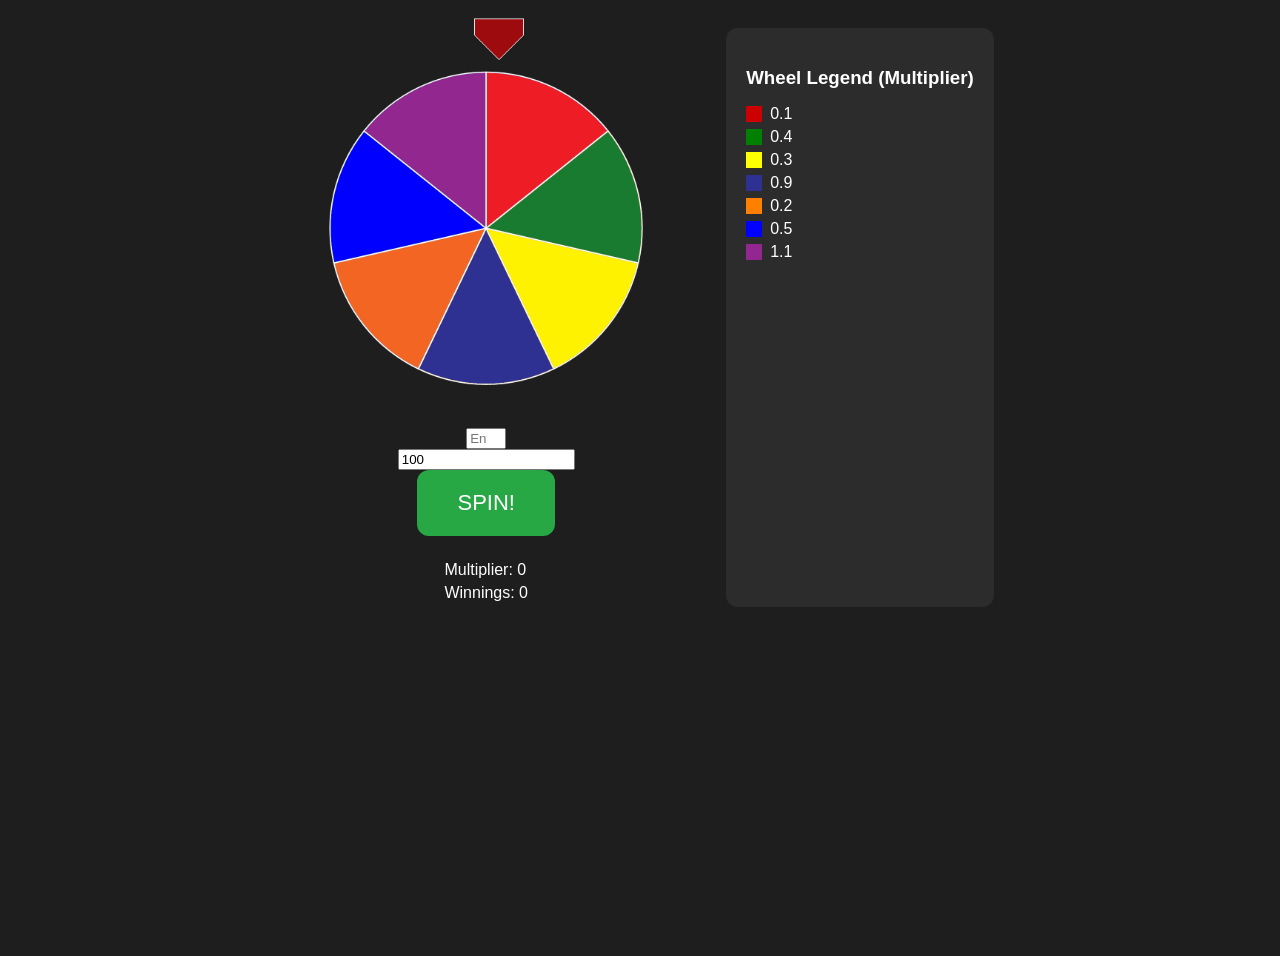
==== index.html @ 51d1a7f8 "Add files via upload" ====
<!DOCTYPE html>
<html lang="en">
<head>
    <meta charset="UTF-8">
    <meta name="viewport" content="width=device-width, initial-scale=1.0">
    <title>Spin the Wheel</title>
    <link rel="stylesheet" href="style.css">
</head>
<body>
    <div class="game-container">
        <div class="wheel-section">
            <div class="wheel-container">
                <img src="img/wheel.png" alt="Wheel" class="wheel" id="wheel">
                <img src="img/pointer.png" alt="Pointer" class="pointer">
            </div>
    
            <input type="number" id="diceInput" placeholder="Enter dice side (1-6)" min="1" max="6">
            <input type="number" id="betInput" placeholder="Enter your bet" min="1" value="100">
    
            <button id="spinButton">SPIN!</button>
    
            <div class="result">
                <p id="multiplier">Multiplier: 0</p>
                <p id="winnings">Winnings: 0</p>
            </div>
        </div>
    
        <div class="legend">
            <h3>Wheel Legend (Multiplier)</h3>
            <ul id="legendList"></ul>
        </div>
    </div>
    <script src="script.js"></script>
</body>
</html>
---- style.css ----
body {
    display: flex;
    justify-content: center;
    align-items: flex-start;
    min-height: 100vh;
    background: #1e1e1e;
    font-family: Arial, sans-serif;
    color: white;
    padding: 20px;
}

.game-container {
    display: flex;
    gap: 40px;
}

.wheel-section {
    display: flex;
    flex-direction: column;
    align-items: center;
}

.wheel-container {
    width: 90vw;  /* almost full width on mobile */
    max-width: 400px;
    height: 90vw;
    max-height: 400px;
}

.wheel {
    width: 100%;
    height: 100%;
    transform-origin: 50% 50%;
}

.pointer {
    position: absolute;
    top: 10px;
    left: 39%;
    transform: translateX(-50%);
    width: 50px;
    height: 50px;
    z-index: 2;
}

#spinButton {
    padding: 15px 30px;
    font-size: 20px;
    background: #28a745;
    border: none;
    border-radius: 12px;
    cursor: pointer;
    color: white;
    margin-bottom: 20px;
    padding: 20px 40px;
    font-size: 22px;

}

.result p {
    margin: 5px 0;
}

.legend {
    background: #2c2c2c;
    padding: 20px;
    border-radius: 12px;
}

.legend h3 {
    margin-bottom: 10px;
}

.legend ul {
    list-style: none;
    padding: 0;
}

.legend li {
    display: flex;
    align-items: center;
    margin-bottom: 5px;
    font-size: 16px;
}

.color-box {
    width: 20px;
    height: 20px;
    margin-right: 10px;
    border-radius: 4px;
    border: 1px solid #fff;
}
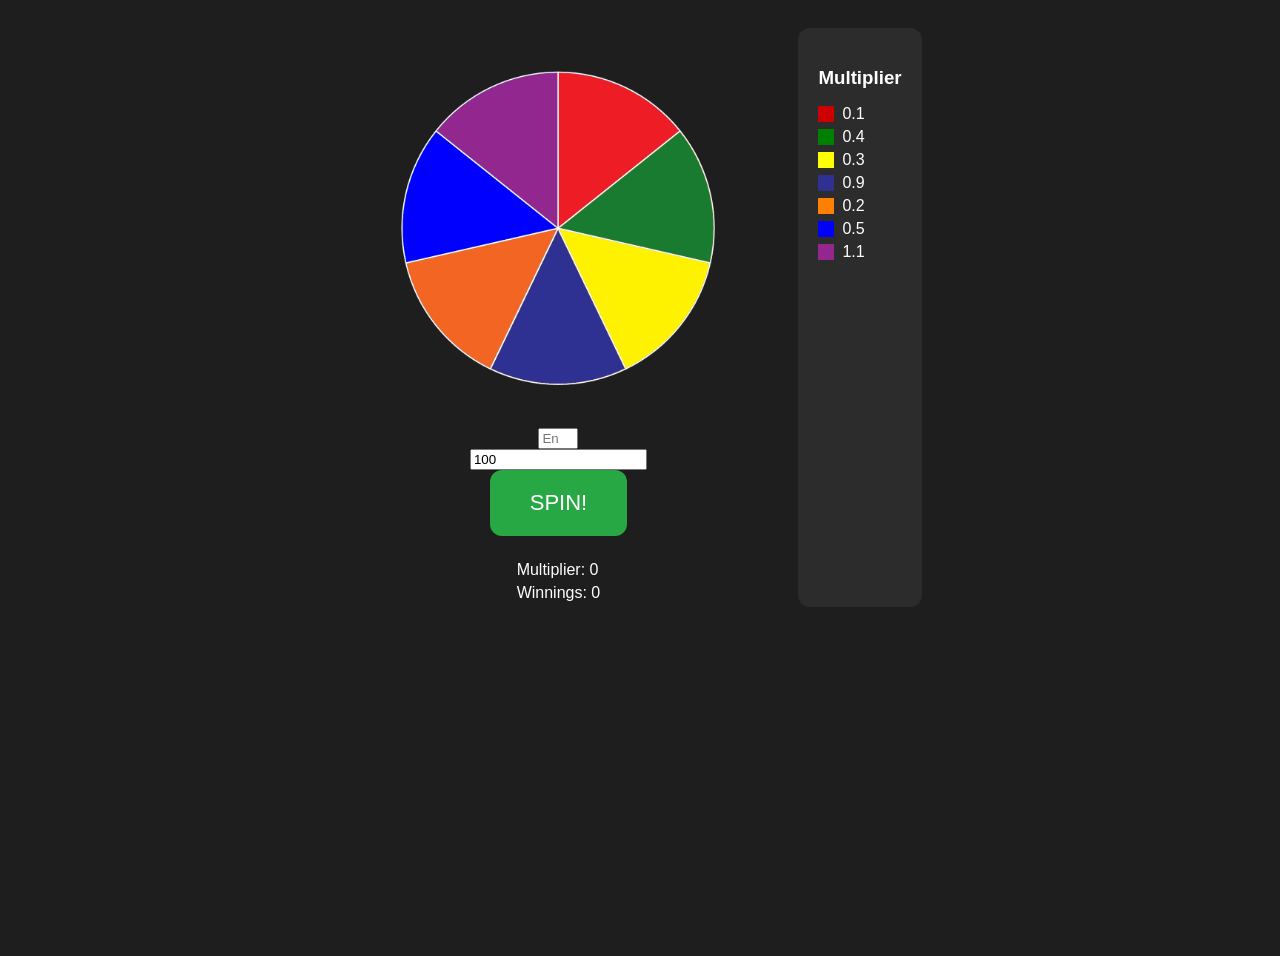
==== commit be74c9f7: "Update index.html" ====
--- a/index.html
+++ b/index.html
@@ -11,7 +11,7 @@
         <div class="wheel-section">
             <div class="wheel-container">
                 <img src="img/wheel.png" alt="Wheel" class="wheel" id="wheel">
-                <img src="img/pointer.png" alt="Pointer" class="pointer">
+
             </div>
     
             <input type="number" id="diceInput" placeholder="Enter dice side (1-6)" min="1" max="6">
@@ -26,10 +26,10 @@
         </div>
     
         <div class="legend">
-            <h3>Wheel Legend (Multiplier)</h3>
+            <h3>Multiplier</h3>
             <ul id="legendList"></ul>
         </div>
     </div>
     <script src="script.js"></script>
 </body>
-</html>+</html>
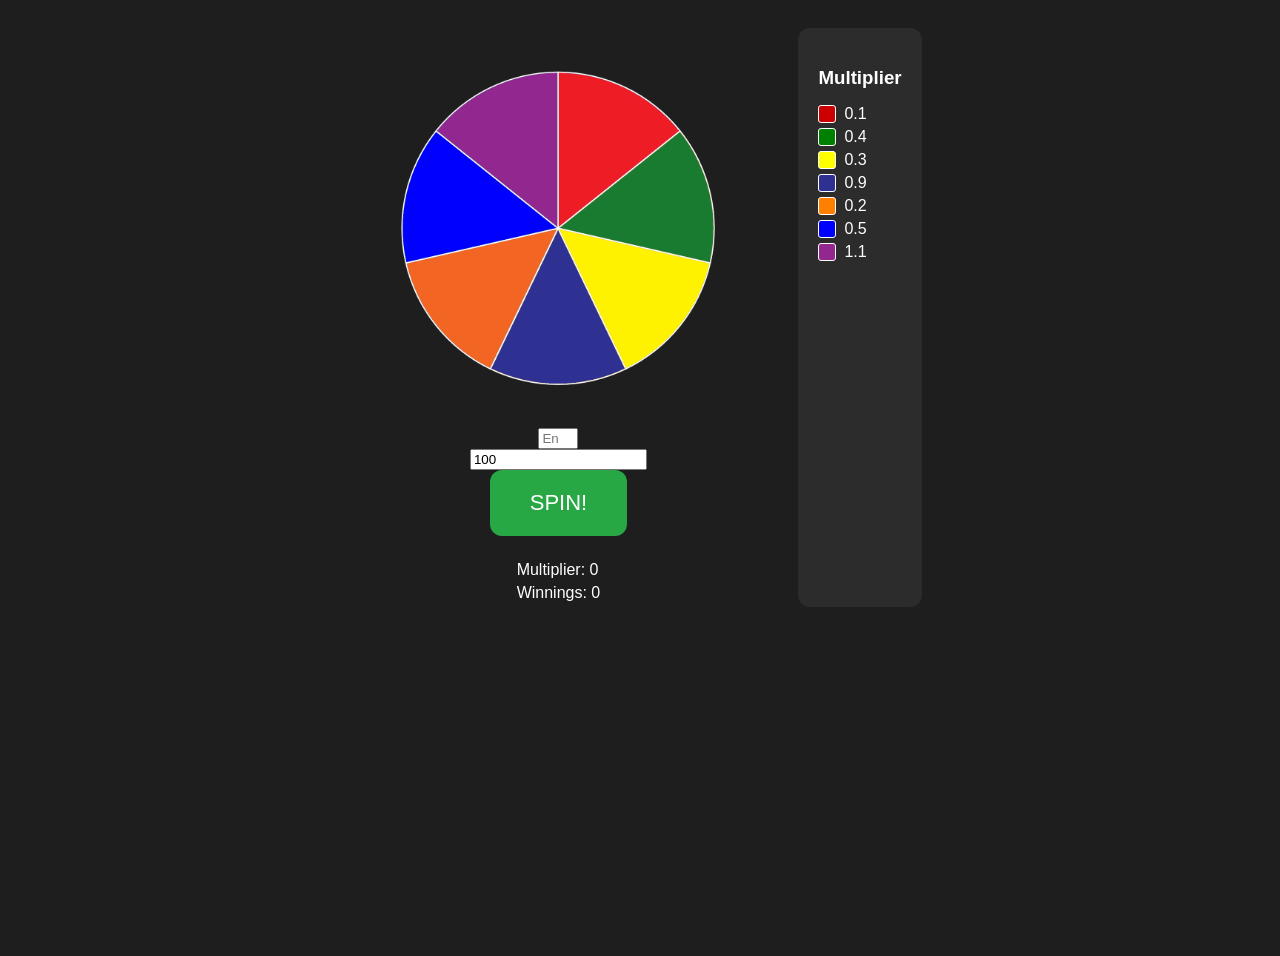
==== commit edfaabaa: "Update index.html" ====
--- a/index.html
+++ b/index.html
@@ -3,7 +3,7 @@
 <head>
     <meta charset="UTF-8">
     <meta name="viewport" content="width=device-width, initial-scale=1.0">
-    <title>Spin the Wheel</title>
+    <title>Casa de Mcas</title>
     <link rel="stylesheet" href="style.css">
 </head>
 <body>
@@ -33,3 +33,4 @@
     <script src="script.js"></script>
 </body>
 </html>
+
